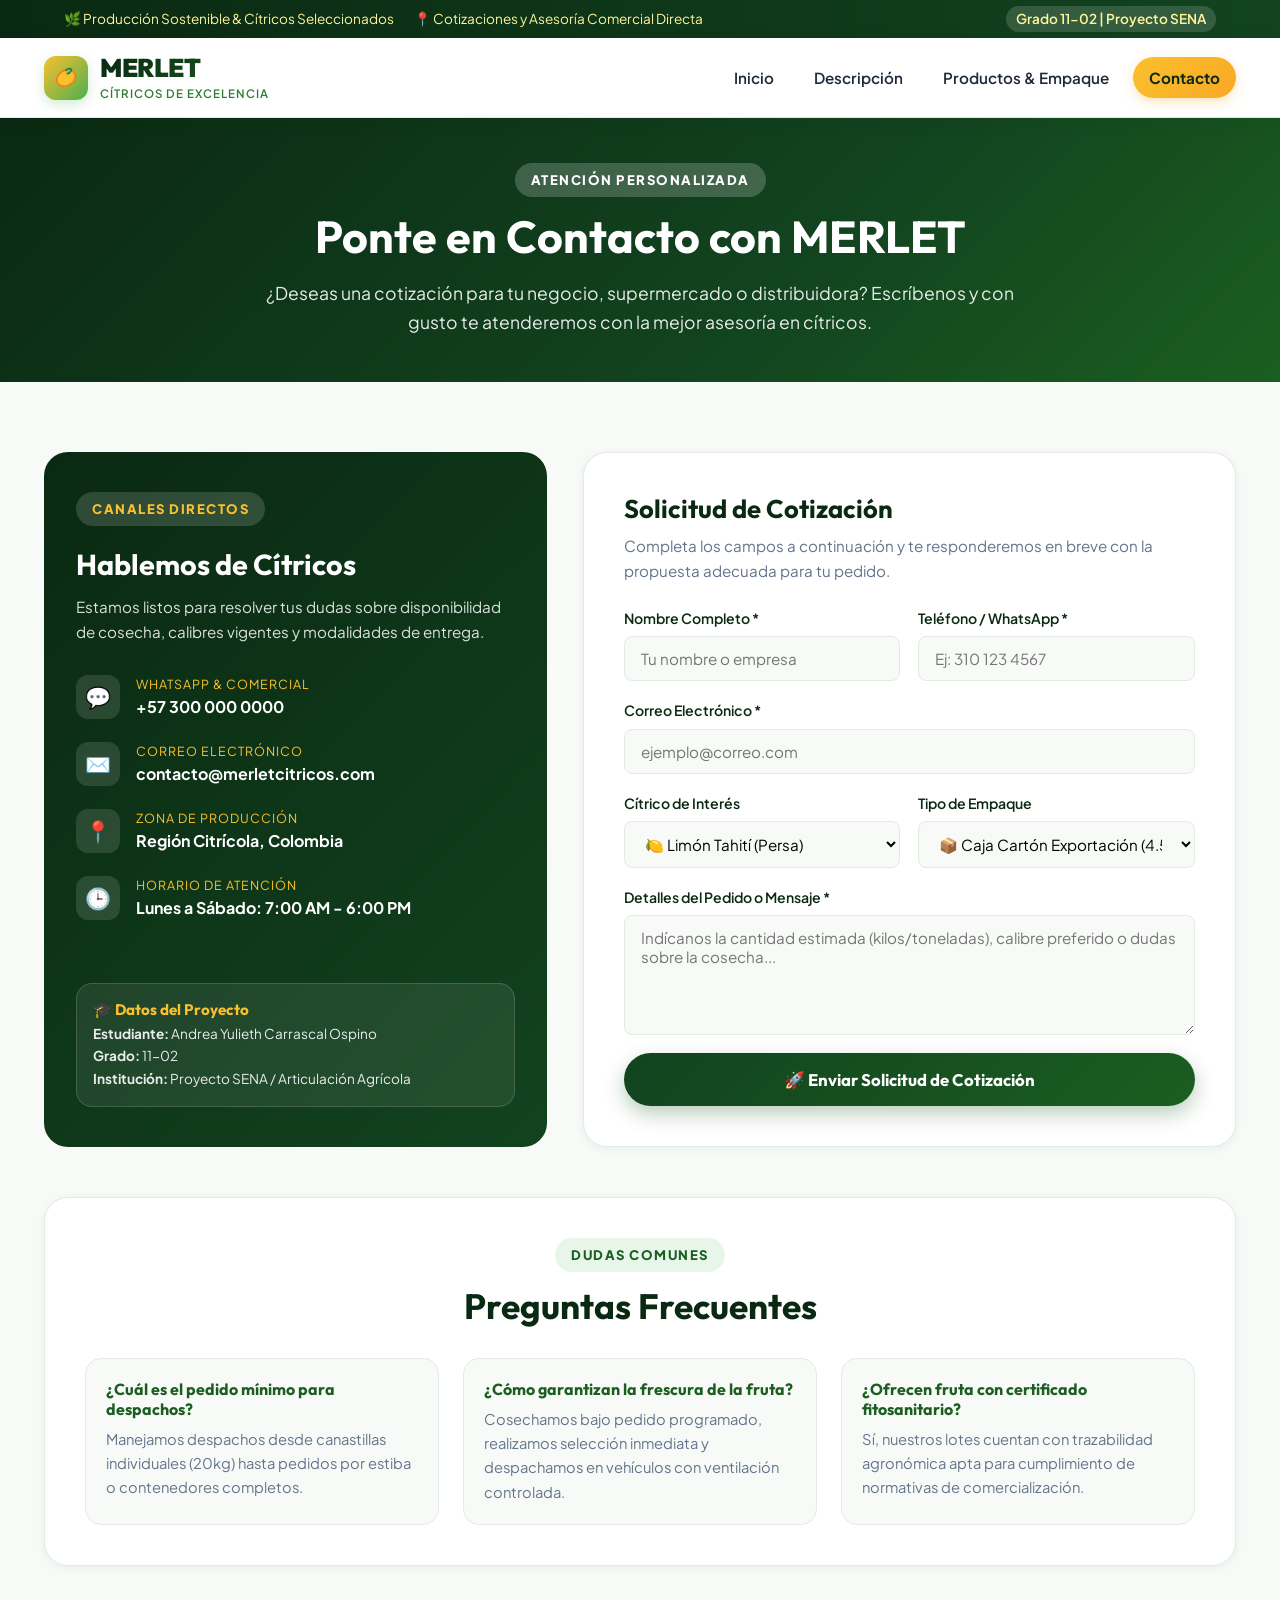
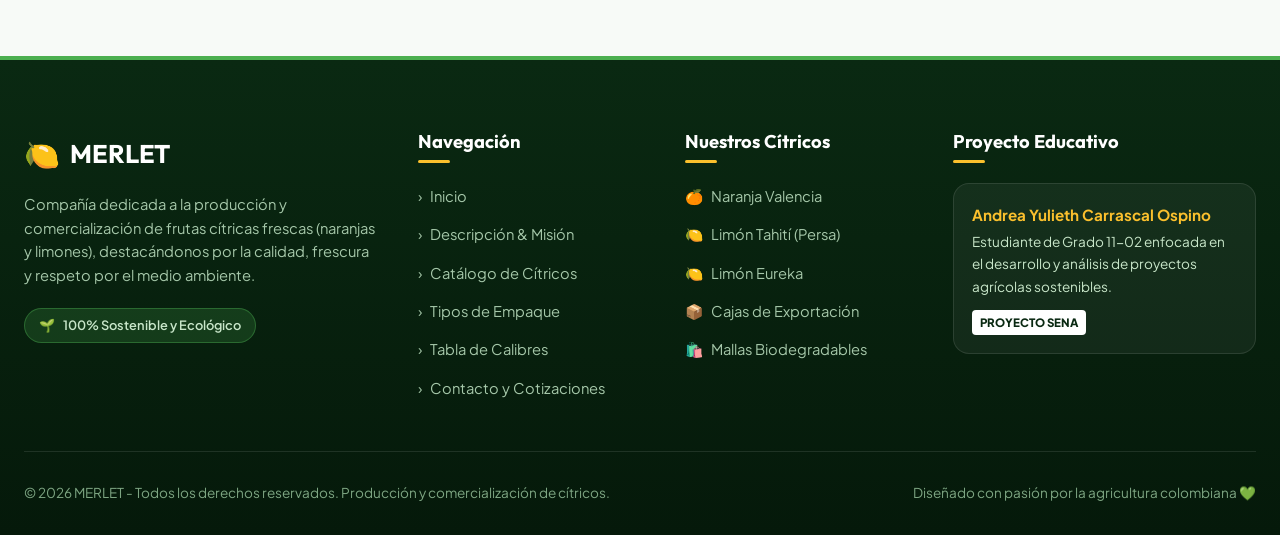
==== Contacto.html @ 1acae63f "Add files via upload La pagina es creada con el propocito de dar información sobre la empresa merlet" ====
<!DOCTYPE html>
<html lang="es">
<head>
    <meta charset="UTF-8">
    <meta name="viewport" content="width=device-width, initial-scale=1.0">
    <title>Contacto y Cotizaciones | MERLET Cítricos</title>
    <meta name="description" content="Contáctanos para cotizaciones de cítricos frescos (limones y naranjas) al por mayor, pedidos y asesoría personalizada de MERLET.">
    <link rel="stylesheet" href="css/estilos.css">
</head>

<body>

    <!-- BARRA SUPERIOR -->
    <div class="top-bar">
        <div class="top-bar-info">
            <span>🌿 Producción Sostenible & Cítricos Seleccionados</span>
            <span>📍 Cotizaciones y Asesoría Comercial Directa</span>
        </div>
        <span class="top-bar-badge">Grado 11-02 | Proyecto SENA</span>
    </div>

    <!-- NAVEGACIÓN PRINCIPAL -->
    <header class="navbar">
        <div class="nav-container">
            <a href="index.html" class="brand-logo">
                <div class="brand-icon-wrapper">
                    <svg width="26" height="26" viewBox="0 0 24 24" fill="none">
                        <ellipse cx="12" cy="12" rx="9" ry="7" transform="rotate(-30 12 12)" fill="#fbc02d" stroke="#f57f17" stroke-width="1.5"/>
                        <path d="M12 5C13 3 16 3 17 4C17 6 15 8 13 8" stroke="#2e7d32" stroke-width="1.5" stroke-linecap="round" fill="#81c784"/>
                    </svg>
                </div>
                <div class="brand-text">
                    <h1>MERLET</h1>
                    <span>Cítricos de Excelencia</span>
                </div>
            </a>

            <nav class="nav-links">
                <a href="index.html">Inicio</a>
                <a href="Descripcion.html">Descripción</a>
                <a href="Productos.html">Productos & Empaque</a>
                <a href="Contacto.html" class="active nav-cta">Contacto</a>
            </nav>
        </div>
    </header>

    <!-- BANNER DE ENCABEZADO -->
    <section class="info-banner" style="border-radius: 0; margin-bottom: 30px; padding: 45px 24px;">
        <div style="max-width: 1240px; margin: 0 auto; text-align: center;">
            <span class="section-tag" style="background: rgba(255,255,255,0.2); color: #ffffff; margin-bottom: 12px;">Atención Personalizada</span>
            <h1 style="color: #ffffff; font-size: 2.8rem; margin-bottom: 14px;">Ponte en Contacto con MERLET</h1>
            <p style="color: rgba(255,255,255,0.9); font-size: 1.1rem; margin: 0 auto; max-width: 750px;">
                ¿Deseas una cotización para tu negocio, supermercado o distribuidora? Escríbenos y con gusto te atenderemos con la mejor asesoría en cítricos.
            </p>
        </div>
    </section>

    <!-- CONTENIDO PRINCIPAL -->
    <main>

        <!-- WRAPPER DE CONTACTO (INFO + FORMULARIO) -->
        <div class="contact-wrapper">
            
            <!-- TARJETA LATERAL DE INFORMACIÓN DE CANALES -->
            <div class="contact-info-card">
                <div>
                    <span class="section-tag" style="background: rgba(255,255,255,0.15); color: var(--citrus-lemon);">Canales Directos</span>
                    <h3 style="margin-top: 8px;">Hablemos de Cítricos</h3>
                    <p>
                        Estamos listos para resolver tus dudas sobre disponibilidad de cosecha, calibres vigentes y modalidades de entrega.
                    </p>

                    <div class="contact-channel-list">
                        <div class="channel-item">
                            <div class="channel-icon">💬</div>
                            <div class="channel-details">
                                <span>WhatsApp & Comercial</span>
                                <strong>+57 300 000 0000</strong>
                            </div>
                        </div>

                        <div class="channel-item">
                            <div class="channel-icon">✉️</div>
                            <div class="channel-details">
                                <span>Correo Electrónico</span>
                                <strong>contacto@merletcitricos.com</strong>
                            </div>
                        </div>

                        <div class="channel-item">
                            <div class="channel-icon">📍</div>
                            <div class="channel-details">
                                <span>Zona de Producción</span>
                                <strong>Región Citrícola, Colombia</strong>
                            </div>
                        </div>

                        <div class="channel-item">
                            <div class="channel-icon">🕒</div>
                            <div class="channel-details">
                                <span>Horario de Atención</span>
                                <strong>Lunes a Sábado: 7:00 AM - 6:00 PM</strong>
                            </div>
                        </div>
                    </div>
                </div>

                <!-- FICHA DEL ESTUDIANTE / AUTORÍA -->
                <div class="project-author-box">
                    <h4>🎓 Datos del Proyecto</h4>
                    <p><strong>Estudiante:</strong> Andrea Yulieth Carrascal Ospino</p>
                    <p><strong>Grado:</strong> 11-02</p>
                    <p><strong>Institución:</strong> Proyecto SENA / Articulación Agrícola</p>
                </div>
            </div>

            <!-- FORMULARIO DE COTIZACIÓN Y CONTACTO -->
            <div class="contact-form-card">
                <h3>Solicitud de Cotización</h3>
                <p>Completa los campos a continuación y te responderemos en breve con la propuesta adecuada para tu pedido.</p>

                <form id="contactForm" onsubmit="handleContactSubmit(event)">
                    <div class="form-grid">
                        
                        <div class="form-group">
                            <label for="nombre">Nombre Completo *</label>
                            <input type="text" id="nombre" class="form-control" placeholder="Tu nombre o empresa" required>
                        </div>

                        <div class="form-group">
                            <label for="telefono">Teléfono / WhatsApp *</label>
                            <input type="tel" id="telefono" class="form-control" placeholder="Ej: 310 123 4567" required>
                        </div>

                        <div class="form-group full-width">
                            <label for="email">Correo Electrónico *</label>
                            <input type="email" id="email" class="form-control" placeholder="ejemplo@correo.com" required>
                        </div>

                        <div class="form-group">
                            <label for="producto">Cítrico de Interés</label>
                            <select id="producto" class="form-control">
                                <option value="tahiti">🍋 Limón Tahití (Persa)</option>
                                <option value="eureka">🍋 Limón Eureka (Amarillo)</option>
                                <option value="valencia">🍊 Naranja Valencia</option>
                                <option value="criolla">🍊 Naranja Criolla</option>
                                <option value="mixto">🍊🍋 Pedido Mixto</option>
                            </select>
                        </div>

                        <div class="form-group">
                            <label for="empaqueSelect">Tipo de Empaque</label>
                            <select id="empaqueSelect" class="form-control">
                                <option value="caja-export">📦 Caja Cartón Exportación (4.5kg / 18kg)</option>
                                <option value="malla">🛍️ Malla Retail (1kg / 2kg / 3kg)</option>
                                <option value="canastilla">🧺 Canastilla Plástica (20kg)</option>
                                <option value="granel">🚛 A granel / Por tonelada</option>
                            </select>
                        </div>

                        <div class="form-group full-width">
                            <label for="mensaje">Detalles del Pedido o Mensaje *</label>
                            <textarea id="mensaje" class="form-control" placeholder="Indícanos la cantidad estimada (kilos/toneladas), calibre preferido o dudas sobre la cosecha..." required></textarea>
                        </div>

                        <div class="form-group full-width">
                            <button type="submit" class="btn btn-primary" style="width: 100%; font-size: 1.05rem; padding: 16px;">
                                <span>🚀 Enviar Solicitud de Cotización</span>
                            </button>
                        </div>

                    </div>
                </form>

                <!-- MENSAJE DE CONFIRMACIÓN DINÁMICO -->
                <div id="formSuccessMessage" style="display: none; margin-top: 20px; padding: 16px 20px; background: #e8f5e9; border: 1.5px solid #4caf50; border-radius: var(--radius-sm); color: #1b5e20;">
                    <strong>✅ ¡Solicitud enviada con éxito!</strong>
                    <p style="margin: 4px 0 0; font-size: 0.92rem;">Gracias por contactar a <strong>MERLET</strong>. Nos comunicaremos contigo a la mayor brevedad.</p>
                </div>
            </div>

        </div>

        <!-- SECCIÓN DE PREGUNTAS FRECUENTES (FAQ) -->
        <section style="background: #ffffff; border-radius: var(--radius-lg); border: 1px solid var(--border-color); padding: 40px; margin-bottom: 50px; box-shadow: var(--shadow-sm);">
            <div class="section-header" style="margin-bottom: 30px;">
                <span class="section-tag">Dudas Comunes</span>
                <h2 class="section-title">Preguntas Frecuentes</h2>
            </div>

            <div style="display: grid; grid-template-columns: repeat(auto-fit, minmax(300px, 1fr)); gap: 24px;">
                <div style="background: var(--bg-main); padding: 20px; border-radius: var(--radius-md); border: 1px solid var(--border-color);">
                    <h4 style="color: var(--green-primary); margin-bottom: 8px;">¿Cuál es el pedido mínimo para despachos?</h4>
                    <p style="font-size: 0.92rem; color: var(--text-muted);">Manejamos despachos desde canastillas individuales (20kg) hasta pedidos por estiba o contenedores completos.</p>
                </div>

                <div style="background: var(--bg-main); padding: 20px; border-radius: var(--radius-md); border: 1px solid var(--border-color);">
                    <h4 style="color: var(--green-primary); margin-bottom: 8px;">¿Cómo garantizan la frescura de la fruta?</h4>
                    <p style="font-size: 0.92rem; color: var(--text-muted);">Cosechamos bajo pedido programado, realizamos selección inmediata y despachamos en vehículos con ventilación controlada.</p>
                </div>

                <div style="background: var(--bg-main); padding: 20px; border-radius: var(--radius-md); border: 1px solid var(--border-color);">
                    <h4 style="color: var(--green-primary); margin-bottom: 8px;">¿Ofrecen fruta con certificado fitosanitario?</h4>
                    <p style="font-size: 0.92rem; color: var(--text-muted);">Sí, nuestros lotes cuentan con trazabilidad agronómica apta para cumplimiento de normativas de comercialización.</p>
                </div>
            </div>
        </section>

    </main>

    <!-- FOOTER MODERNO -->
    <footer class="modern-footer">
        <div class="footer-container">
            
            <div class="footer-col footer-about">
                <div style="display: flex; align-items: center; gap: 10px; margin-bottom: 8px;">
                    <span style="font-size: 1.8rem;">🍋</span>
                    <h3 style="color: #ffffff; font-size: 1.6rem; margin: 0;">MERLET</h3>
                </div>
                <p>
                    Compañía dedicada a la producción y comercialización de frutas cítricas frescas (naranjas y limones), destacándonos por la calidad, frescura y respeto por el medio ambiente.
                </p>
                <div class="footer-eco-badge">
                    <span>🌱</span>
                    <span>100% Sostenible y Ecológico</span>
                </div>
            </div>

            <div class="footer-col">
                <h4>Navegación</h4>
                <ul class="footer-links-list">
                    <li><a href="index.html"><span>›</span> Inicio</a></li>
                    <li><a href="Descripcion.html"><span>›</span> Descripción & Misión</a></li>
                    <li><a href="Productos.html"><span>›</span> Catálogo de Cítricos</a></li>
                    <li><a href="Productos.html#empaque"><span>›</span> Tipos de Empaque</a></li>
                    <li><a href="Productos.html#calibres"><span>›</span> Tabla de Calibres</a></li>
                    <li><a href="Contacto.html"><span>›</span> Contacto y Cotizaciones</a></li>
                </ul>
            </div>

            <div class="footer-col">
                <h4>Nuestros Cítricos</h4>
                <ul class="footer-links-list">
                    <li><a href="Productos.html#naranjas"><span>🍊</span> Naranja Valencia</a></li>
                    <li><a href="Productos.html#limones"><span>🍋</span> Limón Tahití (Persa)</a></li>
                    <li><a href="Productos.html#limones"><span>🍋</span> Limón Eureka</a></li>
                    <li><a href="Productos.html#empaque"><span>📦</span> Cajas de Exportación</a></li>
                    <li><a href="Productos.html#empaque"><span>🛍️</span> Mallas Biodegradables</a></li>
                </ul>
            </div>

            <div class="footer-col">
                <h4>Proyecto Educativo</h4>
                <div class="footer-student-box">
                    <strong>Andrea Yulieth Carrascal Ospino</strong>
                    <p>Estudiante de Grado 11-02 enfocada en el desarrollo y análisis de proyectos agrícolas sostenibles.</p>
                    <span class="footer-tag-sena">Proyecto SENA</span>
                </div>
            </div>

        </div>

        <div class="footer-bottom">
            <p>© 2026 MERLET - Todos los derechos reservados. Producción y comercialización de cítricos.</p>
            <p>Diseñado con pasión por la agricultura colombiana 💚</p>
        </div>
    </footer>

    <!-- SCRIPT DE INTERACCIÓN DEL FORMULARIO -->
    <script>
        function handleContactSubmit(event) {
            event.preventDefault();
            const successBox = document.getElementById('formSuccessMessage');
            successBox.style.display = 'block';
            document.getElementById('contactForm').reset();
            setTimeout(() => {
                successBox.scrollIntoView({ behavior: 'smooth', block: 'center' });
            }, 100);
        }

        // Selección automática de producto si viene por URL
        window.addEventListener('DOMContentLoaded', () => {
            const urlParams = new URLSearchParams(window.location.search);
            const prod = urlParams.get('prod');
            if (prod) {
                const selectElem = document.getElementById('producto');
                if (prod.includes('tahiti')) selectElem.value = 'tahiti';
                else if (prod.includes('eureka')) selectElem.value = 'eureka';
                else if (prod.includes('valencia')) selectElem.value = 'valencia';
                else if (prod.includes('criolla')) selectElem.value = 'criolla';
            }
        });
    </script>

</body>
</html>
---- css/estilos.css ----
/* ==========================================================
   MERLET - PRODUCCIÓN Y COMERCIALIZACIÓN DE CÍTRICOS
   Estilos Globales, Animaciones Modernas y Diseño Responsivo
   ========================================================== */

/* IMPORTACIÓN DE FUENTES MODERNAS */
@import url('https://fonts.googleapis.com/css2?family=Plus+Jakarta+Sans:wght@300;400;500;600;700;800&family=Outfit:wght@400;500;600;700;800;900&display=swap');

:root {
    /* Paleta Verde MERLET */
    --green-darkest: #0a2912;
    --green-dark: #12431f;
    --green-primary: #1b5e20;
    --green-medium: #2e7d32;
    --green-light: #4caf50;
    --green-lime: #81c784;
    --green-pale: #e8f5e9;
    --green-mint: #f1f8f3;

    /* Acentos Cítricos */
    --citrus-lemon: #fbc02d;
    --citrus-lemon-light: #fff59d;
    --citrus-orange: #f57c00;
    --citrus-orange-light: #ffe082;
    
    /* Neutros y Superficies */
    --bg-main: #f7faf7;
    --bg-card: #ffffff;
    --text-main: #1e293b;
    --text-muted: #64748b;
    --text-light: #94a3b8;
    --border-color: #e2ece3;
    
    /* Sombras y Elevaciones */
    --shadow-sm: 0 2px 8px rgba(18, 67, 31, 0.06);
    --shadow-md: 0 8px 24px rgba(18, 67, 31, 0.08);
    --shadow-lg: 0 16px 36px rgba(18, 67, 31, 0.12);
    --shadow-lemon: 0 20px 40px rgba(251, 192, 45, 0.25);
    
    /* Transiciones */
    --transition-fast: 0.2s ease;
    --transition-normal: 0.35s cubic-bezier(0.4, 0, 0.2, 1);
    --transition-bounce: 0.5s cubic-bezier(0.34, 1.56, 0.64, 1);
    
    /* Bordes */
    --radius-sm: 8px;
    --radius-md: 16px;
    --radius-lg: 24px;
    --radius-full: 9999px;
}

/* RESET GENERAL */
*, *::before, *::after {
    margin: 0;
    padding: 0;
    box-sizing: border-box;
}

html {
    scroll-behavior: smooth;
}

body {
    font-family: 'Plus Jakarta Sans', -apple-system, BlinkMacSystemFont, 'Segoe UI', Roboto, sans-serif;
    background-color: var(--bg-main);
    color: var(--text-main);
    line-height: 1.65;
    overflow-x: hidden;
    min-height: 100vh;
    display: flex;
    flex-direction: column;
}

/* TIPOGRAFÍAS */
h1, h2, h3, h4, .brand-title {
    font-family: 'Outfit', sans-serif;
    color: var(--green-darkest);
    line-height: 1.25;
    font-weight: 700;
}

/* ==========================================================
   BARRA DE NAVEGACIÓN MODERNA (STICKY & BLUR)
   ========================================================== */
.top-bar {
    background: linear-gradient(90deg, var(--green-darkest) 0%, var(--green-dark) 100%);
    color: var(--citrus-lemon-light);
    font-size: 0.85rem;
    padding: 6px 5%;
    display: flex;
    justify-content: space-between;
    align-items: center;
}

.top-bar-info {
    display: flex;
    gap: 20px;
}

.top-bar-badge {
    background: rgba(255, 255, 255, 0.15);
    padding: 2px 10px;
    border-radius: var(--radius-full);
    font-weight: 600;
}

header.navbar {
    position: sticky;
    top: 0;
    z-index: 1000;
    background: rgba(255, 255, 255, 0.94);
    backdrop-filter: blur(12px);
    -webkit-backdrop-filter: blur(12px);
    border-bottom: 1px solid var(--border-color);
    box-shadow: 0 4px 20px rgba(0, 0, 0, 0.04);
    transition: var(--transition-normal);
}

.nav-container {
    max-width: 1240px;
    margin: 0 auto;
    padding: 14px 24px;
    display: flex;
    justify-content: space-between;
    align-items: center;
}

.brand-logo {
    display: flex;
    align-items: center;
    gap: 12px;
    text-decoration: none;
}

.brand-icon-wrapper {
    width: 44px;
    height: 44px;
    background: linear-gradient(135deg, var(--citrus-lemon) 0%, var(--green-light) 100%);
    border-radius: 12px;
    display: flex;
    align-items: center;
    justify-content: center;
    font-size: 1.5rem;
    box-shadow: 0 4px 12px rgba(76, 175, 80, 0.25);
    transition: var(--transition-bounce);
}

.brand-logo:hover .brand-icon-wrapper {
    transform: rotate(15deg) scale(1.08);
}

.brand-text h1 {
    font-size: 1.6rem;
    font-weight: 900;
    letter-spacing: -0.5px;
    background: linear-gradient(135deg, var(--green-darkest) 0%, var(--green-primary) 100%);
    -webkit-background-clip: text;
    -webkit-text-fill-color: transparent;
    margin: 0;
}

.brand-text span {
    font-size: 0.72rem;
    text-transform: uppercase;
    letter-spacing: 1px;
    color: var(--green-medium);
    font-weight: 600;
    display: block;
}

nav.nav-links {
    display: flex;
    align-items: center;
    gap: 8px;
}

nav.nav-links a {
    color: var(--text-main);
    text-decoration: none;
    font-weight: 600;
    font-size: 0.95rem;
    padding: 8px 16px;
    border-radius: var(--radius-full);
    transition: var(--transition-normal);
    position: relative;
}

nav.nav-links a:hover {
    color: var(--green-primary);
    background-color: var(--green-pale);
}

nav.nav-links a.active {
    color: #ffffff;
    background: linear-gradient(135deg, var(--green-medium) 0%, var(--green-primary) 100%);
    box-shadow: 0 4px 12px rgba(46, 125, 50, 0.25);
}

.nav-cta {
    background: linear-gradient(135deg, var(--citrus-lemon) 0%, #f9a825 100%) !important;
    color: var(--green-darkest) !important;
    font-weight: 700 !important;
    box-shadow: 0 4px 12px rgba(249, 168, 37, 0.3) !important;
}

.nav-cta:hover {
    transform: translateY(-2px);
    box-shadow: 0 6px 16px rgba(249, 168, 37, 0.4) !important;
}

/* ==========================================================
   HERO SECTION IMPACTANTE (LIMÓN LLAMATIVO & ANIMACIONES)
   ========================================================== */
.hero-citrus {
    position: relative;
    background: radial-gradient(circle at 75% 30%, #e8f5e9 0%, #f1f8f3 45%, #ffffff 100%);
    padding: 70px 24px 90px;
    overflow: hidden;
    border-bottom: 1px solid var(--border-color);
}

.hero-citrus::before {
    content: '';
    position: absolute;
    top: -10%;
    right: -5%;
    width: 500px;
    height: 500px;
    background: radial-gradient(circle, rgba(251, 192, 45, 0.15) 0%, rgba(129, 199, 132, 0.05) 70%, transparent 100%);
    border-radius: 50%;
    filter: blur(40px);
    z-index: 1;
    pointer-events: none;
}

.hero-citrus::after {
    content: '';
    position: absolute;
    bottom: -10%;
    left: -5%;
    width: 400px;
    height: 400px;
    background: radial-gradient(circle, rgba(76, 175, 80, 0.12) 0%, transparent 70%);
    border-radius: 50%;
    filter: blur(50px);
    z-index: 1;
    pointer-events: none;
}

.hero-container {
    max-width: 1240px;
    margin: 0 auto;
    display: grid;
    grid-template-columns: 1.15fr 0.85fr;
    align-items: center;
    gap: 48px;
    position: relative;
    z-index: 2;
}

.hero-badge {
    display: inline-flex;
    align-items: center;
    gap: 8px;
    background: #ffffff;
    border: 1px solid var(--green-lime);
    color: var(--green-primary);
    padding: 6px 16px;
    border-radius: var(--radius-full);
    font-size: 0.88rem;
    font-weight: 700;
    margin-bottom: 20px;
    box-shadow: var(--shadow-sm);
    animation: fadeInUp 0.8s ease-out;
}

.hero-badge .pulse-dot {
    width: 8px;
    height: 8px;
    background: var(--green-light);
    border-radius: 50%;
    box-shadow: 0 0 0 0 rgba(76, 175, 80, 0.7);
    animation: pulseGlow 1.8s infinite;
}

.hero-content h1 {
    font-size: 3.2rem;
    font-weight: 900;
    letter-spacing: -1px;
    margin-bottom: 20px;
    animation: fadeInUp 0.9s ease-out;
}

.hero-content h1 .highlight {
    background: linear-gradient(135deg, var(--green-primary) 0%, var(--green-light) 60%, var(--citrus-lemon) 100%);
    -webkit-background-clip: text;
    -webkit-text-fill-color: transparent;
}

.hero-description {
    font-size: 1.12rem;
    color: var(--text-muted);
    margin-bottom: 32px;
    max-width: 540px;
    animation: fadeInUp 1s ease-out;
}

.hero-actions {
    display: flex;
    flex-wrap: wrap;
    gap: 16px;
    margin-bottom: 40px;
    animation: fadeInUp 1.1s ease-out;
}

.btn {
    display: inline-flex;
    align-items: center;
    justify-content: center;
    gap: 10px;
    padding: 14px 28px;
    border-radius: var(--radius-full);
    font-family: 'Outfit', sans-serif;
    font-size: 1rem;
    font-weight: 700;
    text-decoration: none;
    cursor: pointer;
    transition: var(--transition-normal);
    border: none;
}

.btn-primary {
    background: linear-gradient(135deg, var(--green-dark) 0%, var(--green-primary) 100%);
    color: #ffffff;
    box-shadow: 0 8px 20px rgba(27, 94, 32, 0.3);
}

.btn-primary:hover {
    background: linear-gradient(135deg, var(--green-primary) 0%, var(--green-medium) 100%);
    transform: translateY(-3px);
    box-shadow: 0 12px 24px rgba(27, 94, 32, 0.35);
}

.btn-secondary {
    background: #ffffff;
    color: var(--green-darkest);
    border: 2px solid var(--border-color);
    box-shadow: var(--shadow-sm);
}

.btn-secondary:hover {
    border-color: var(--green-light);
    color: var(--green-primary);
    background: var(--green-pale);
    transform: translateY(-3px);
}

.hero-stats {
    display: flex;
    gap: 32px;
    padding-top: 24px;
    border-top: 1px solid rgba(0, 0, 0, 0.06);
    animation: fadeInUp 1.2s ease-out;
}

.stat-item h3 {
    font-size: 1.8rem;
    font-weight: 800;
    color: var(--green-primary);
}

.stat-item p {
    font-size: 0.85rem;
    color: var(--text-muted);
    font-weight: 500;
}

/* ==========================================================
   ILUSTRACIÓN DINÁMICA DEL LIMÓN HERO (ANIMACIÓN 3D / FLOTANTE)
   ========================================================== */
.hero-visual {
    display: flex;
    justify-content: center;
    align-items: center;
    position: relative;
    animation: fadeIn 1.2s ease;
}

.citrus-showcase {
    position: relative;
    width: 380px;
    height: 380px;
    display: flex;
    align-items: center;
    justify-content: center;
}

.lemon-circle-glow {
    position: absolute;
    width: 320px;
    height: 320px;
    border-radius: 50%;
    background: radial-gradient(circle, rgba(251, 192, 45, 0.25) 0%, rgba(129, 199, 132, 0.15) 50%, transparent 75%);
    animation: rotateAura 18s linear infinite;
}

.lemon-orbit-ring {
    position: absolute;
    width: 360px;
    height: 360px;
    border: 2px dashed rgba(76, 175, 80, 0.3);
    border-radius: 50%;
    animation: rotateRing 25s linear infinite reverse;
}

/* EL LIMÓN PRINCIPAL ANIMADO */
.lemon-hero-art {
    position: relative;
    width: 270px;
    height: 270px;
    animation: floatLemon 4.5s ease-in-out infinite;
    filter: drop-shadow(0 20px 30px rgba(18, 67, 31, 0.2));
    z-index: 3;
    transition: transform 0.4s cubic-bezier(0.175, 0.885, 0.32, 1.275);
}

.lemon-hero-art:hover {
    transform: scale(1.08) rotate(6deg);
}

/* ELEMENTOS FLOTANTES ALREDEDOR */
.floating-element {
    position: absolute;
    z-index: 4;
    pointer-events: none;
}

.float-leaf-1 {
    top: 15px;
    left: 20px;
    animation: floatParticle 5s ease-in-out infinite;
}

.float-leaf-2 {
    bottom: 25px;
    right: 25px;
    animation: floatParticle 6s ease-in-out infinite reverse 1s;
}

.float-drop-1 {
    top: 45px;
    right: 25px;
    animation: floatParticle 4s ease-in-out infinite 0.5s;
}

.float-drop-2 {
    bottom: 50px;
    left: 35px;
    animation: floatParticle 4.5s ease-in-out infinite 1.5s;
}

.floating-badge {
    position: absolute;
    bottom: 5px;
    left: -10px;
    background: #ffffff;
    padding: 10px 18px;
    border-radius: var(--radius-md);
    box-shadow: var(--shadow-md);
    border: 1px solid var(--border-color);
    display: flex;
    align-items: center;
    gap: 12px;
    z-index: 5;
    animation: floatParticle 4.5s ease-in-out infinite 0.8s;
}

.floating-badge-icon {
    width: 38px;
    height: 38px;
    border-radius: 50%;
    background: var(--green-pale);
    display: flex;
    align-items: center;
    justify-content: center;
    color: var(--green-primary);
    font-size: 1.2rem;
}

.floating-badge-text strong {
    display: block;
    font-size: 0.88rem;
    color: var(--green-darkest);
}

.floating-badge-text span {
    font-size: 0.74rem;
    color: var(--text-muted);
}

/* ==========================================================
   ESTRUCTURA DE CONTENIDO PRINCIPAL (MAIN Y SECCIONES)
   ========================================================== */
main {
    flex: 1;
    width: 100%;
    max-width: 1240px;
    margin: 0 auto;
    padding: 40px 24px;
}

.section-header {
    text-align: center;
    max-width: 720px;
    margin: 0 auto 48px;
}

.section-tag {
    display: inline-block;
    color: var(--green-primary);
    background-color: var(--green-pale);
    font-size: 0.82rem;
    font-weight: 800;
    text-transform: uppercase;
    letter-spacing: 1.5px;
    padding: 6px 16px;
    border-radius: var(--radius-full);
    margin-bottom: 12px;
}

.section-title {
    font-size: 2.2rem;
    margin-bottom: 14px;
}

.section-subtitle {
    color: var(--text-muted);
    font-size: 1.05rem;
}

/* ==========================================================
   TARJETAS DE BENEFICIOS / VALORES (GRID MODERNO)
   ========================================================== */
.features-grid {
    display: grid;
    grid-template-columns: repeat(auto-fit, minmax(260px, 1fr));
    gap: 24px;
    margin-bottom: 60px;
}

.feature-card {
    background: var(--bg-card);
    padding: 32px 24px;
    border-radius: var(--radius-md);
    border: 1px solid var(--border-color);
    box-shadow: var(--shadow-sm);
    transition: var(--transition-normal);
    position: relative;
    overflow: hidden;
}

.feature-card::before {
    content: '';
    position: absolute;
    top: 0;
    left: 0;
    width: 100%;
    height: 4px;
    background: linear-gradient(90deg, var(--green-light) 0%, var(--citrus-lemon) 100%);
    opacity: 0;
    transition: var(--transition-normal);
}

.feature-card:hover {
    transform: translateY(-6px);
    box-shadow: var(--shadow-lg);
    border-color: var(--green-lime);
}

.feature-card:hover::before {
    opacity: 1;
}

.feature-icon-box {
    width: 56px;
    height: 56px;
    border-radius: 14px;
    background: var(--green-pale);
    color: var(--green-primary);
    display: flex;
    align-items: center;
    justify-content: center;
    font-size: 1.7rem;
    margin-bottom: 20px;
    transition: var(--transition-bounce);
}

.feature-card:hover .feature-icon-box {
    background: var(--green-primary);
    color: #ffffff;
    transform: scale(1.1);
}

.feature-card h3 {
    font-size: 1.25rem;
    margin-bottom: 10px;
}

.feature-card p {
    color: var(--text-muted);
    font-size: 0.95rem;
}

/* ==========================================================
   SECCIÓN DE PRODUCTOS (IMÁGENES, DESCRIPCIONES, EMPAQUE, CALIBRES)
   ========================================================== */
.products-grid {
    display: grid;
    grid-template-columns: repeat(auto-fit, minmax(320px, 1fr));
    gap: 32px;
    margin-bottom: 60px;
}

.product-card {
    background: var(--bg-card);
    border-radius: var(--radius-lg);
    border: 1px solid var(--border-color);
    box-shadow: var(--shadow-sm);
    overflow: hidden;
    transition: var(--transition-normal);
    display: flex;
    flex-direction: column;
}

.product-card:hover {
    transform: translateY(-8px);
    box-shadow: var(--shadow-lg);
    border-color: var(--green-light);
}

.product-img-wrapper {
    position: relative;
    width: 100%;
    height: 240px;
    background: linear-gradient(135deg, #e8f5e9 0%, #c8e6c9 100%);
    overflow: hidden;
    display: flex;
    align-items: center;
    justify-content: center;
}

.product-img-wrapper img {
    width: 100%;
    height: 100%;
    object-fit: cover;
    transition: transform 0.5s ease;
}

.product-card:hover .product-img-wrapper img {
    transform: scale(1.08);
}

.product-placeholder-svg {
    width: 100%;
    height: 100%;
    display: flex;
    align-items: center;
    justify-content: center;
    flex-direction: column;
    padding: 20px;
    text-align: center;
    background: linear-gradient(135deg, rgba(232, 245, 233, 0.8) 0%, rgba(200, 230, 201, 0.9) 100%);
}

.product-badge {
    position: absolute;
    top: 16px;
    left: 16px;
    background: rgba(255, 255, 255, 0.92);
    backdrop-filter: blur(6px);
    color: var(--green-darkest);
    font-size: 0.75rem;
    font-weight: 800;
    text-transform: uppercase;
    letter-spacing: 0.5px;
    padding: 4px 12px;
    border-radius: var(--radius-full);
    box-shadow: 0 2px 8px rgba(0, 0, 0, 0.1);
}

.product-category-tag {
    position: absolute;
    top: 16px;
    right: 16px;
    background: var(--green-darkest);
    color: #ffffff;
    font-size: 0.72rem;
    font-weight: 700;
    padding: 4px 10px;
    border-radius: var(--radius-sm);
}

.product-body {
    padding: 24px;
    flex: 1;
    display: flex;
    flex-direction: column;
}

.product-body h3 {
    font-size: 1.4rem;
    margin-bottom: 8px;
    display: flex;
    align-items: center;
    gap: 8px;
}

.product-scientific {
    font-style: italic;
    color: var(--green-medium);
    font-size: 0.85rem;
    margin-bottom: 12px;
    display: block;
}

.product-body p {
    color: var(--text-muted);
    font-size: 0.95rem;
    margin-bottom: 18px;
    flex: 1;
}

.product-spec-list {
    list-style: none;
    background: var(--green-mint);
    padding: 14px 16px;
    border-radius: var(--radius-sm);
    margin-bottom: 20px;
    display: flex;
    flex-direction: column;
    gap: 8px;
}

.product-spec-list li {
    font-size: 0.85rem;
    color: var(--green-darkest);
    display: flex;
    justify-content: space-between;
}

.product-spec-list li strong {
    color: var(--text-muted);
    font-weight: 500;
}

/* ==========================================================
   SECCIÓN DE EMPACADO Y PRESENTACIÓN (PACKAGING)
   ========================================================== */
.packaging-section {
    background: #ffffff;
    border-radius: var(--radius-lg);
    border: 1px solid var(--border-color);
    padding: 40px;
    margin-bottom: 50px;
    box-shadow: var(--shadow-sm);
}

.packaging-grid {
    display: grid;
    grid-template-columns: repeat(auto-fit, minmax(280px, 1fr));
    gap: 24px;
    margin-top: 30px;
}

.pack-card {
    background: var(--bg-main);
    border: 1px solid var(--border-color);
    border-radius: var(--radius-md);
    padding: 24px;
    transition: var(--transition-normal);
    text-align: center;
}

.pack-card:hover {
    border-color: var(--green-light);
    transform: translateY(-4px);
    box-shadow: var(--shadow-md);
}

.pack-icon {
    width: 60px;
    height: 60px;
    border-radius: 50%;
    background: var(--green-pale);
    color: var(--green-primary);
    display: flex;
    align-items: center;
    justify-content: center;
    font-size: 1.8rem;
    margin: 0 auto 16px;
}

.pack-card h4 {
    font-size: 1.2rem;
    margin-bottom: 8px;
}

.pack-card p {
    font-size: 0.9rem;
    color: var(--text-muted);
    margin-bottom: 14px;
}

.pack-specs {
    display: inline-block;
    background: var(--green-primary);
    color: #ffffff;
    font-size: 0.78rem;
    font-weight: 700;
    padding: 4px 12px;
    border-radius: var(--radius-full);
}

/* ==========================================================
   SECCIÓN DE TAMAÑOS Y CALIBRES (SIZING TABLE)
   ========================================================== */
.calibers-section {
    background: #ffffff;
    border-radius: var(--radius-lg);
    border: 1px solid var(--border-color);
    padding: 40px;
    margin-bottom: 50px;
    box-shadow: var(--shadow-sm);
}

.table-responsive {
    overflow-x: auto;
    margin-top: 24px;
}

.caliber-table {
    width: 100%;
    border-collapse: collapse;
    text-align: left;
    font-size: 0.92rem;
}

.caliber-table th {
    background-color: var(--green-dark);
    color: #ffffff;
    padding: 14px 18px;
    font-family: 'Outfit', sans-serif;
    font-weight: 600;
    letter-spacing: 0.5px;
}

.caliber-table th:first-child {
    border-top-left-radius: var(--radius-sm);
}

.caliber-table th:last-child {
    border-top-right-radius: var(--radius-sm);
}

.caliber-table td {
    padding: 14px 18px;
    border-bottom: 1px solid var(--border-color);
    color: var(--text-main);
}

.caliber-table tbody tr:nth-child(even) {
    background-color: var(--green-mint);
}

.caliber-table tbody tr:hover {
    background-color: var(--green-pale);
}

.caliber-tag {
    display: inline-block;
    padding: 3px 10px;
    border-radius: var(--radius-full);
    font-weight: 700;
    font-size: 0.8rem;
}

.tag-export {
    background-color: #dcedc8;
    color: #33691e;
}

.tag-national {
    background-color: #fff9c4;
    color: #f57f17;
}

/* ==========================================================
   SECCIÓN INSTITUCIONAL / DESCRIPCIÓN & VALORES
   ========================================================== */
.info-banner {
    background: linear-gradient(135deg, var(--green-darkest) 0%, var(--green-dark) 60%, var(--green-primary) 100%);
    color: #ffffff;
    border-radius: var(--radius-lg);
    padding: 50px 40px;
    margin-bottom: 50px;
    position: relative;
    overflow: hidden;
}

.info-banner h2 {
    color: #ffffff;
    font-size: 2.2rem;
    margin-bottom: 16px;
}

.info-banner p {
    color: rgba(255, 255, 255, 0.9);
    font-size: 1.1rem;
    max-width: 800px;
}

.values-grid {
    display: grid;
    grid-template-columns: repeat(auto-fit, minmax(300px, 1fr));
    gap: 28px;
    margin-bottom: 50px;
}

.value-card {
    background: #ffffff;
    padding: 32px;
    border-radius: var(--radius-md);
    border: 1px solid var(--border-color);
    box-shadow: var(--shadow-sm);
}

.value-card h3 {
    display: flex;
    align-items: center;
    gap: 12px;
    font-size: 1.3rem;
    margin-bottom: 12px;
    color: var(--green-primary);
}

.process-timeline {
    display: grid;
    grid-template-columns: repeat(auto-fit, minmax(220px, 1fr));
    gap: 20px;
    margin: 40px 0;
}

.process-step {
    background: #ffffff;
    border-radius: var(--radius-md);
    padding: 24px;
    border: 1px solid var(--border-color);
    position: relative;
    text-align: center;
}

.step-number {
    width: 36px;
    height: 36px;
    background: var(--green-primary);
    color: #ffffff;
    font-weight: 800;
    border-radius: 50%;
    display: flex;
    align-items: center;
    justify-content: center;
    margin: 0 auto 12px;
}

.process-step h4 {
    font-size: 1.1rem;
    margin-bottom: 8px;
}

.process-step p {
    font-size: 0.85rem;
    color: var(--text-muted);
}

/* ==========================================================
   SECCIÓN DE CONTACTO Y FORMULARIO MODERNO
   ========================================================== */
.contact-wrapper {
    display: grid;
    grid-template-columns: 1fr 1.3fr;
    gap: 36px;
    margin-bottom: 50px;
}

.contact-info-card {
    background: linear-gradient(135deg, var(--green-darkest) 0%, var(--green-dark) 100%);
    color: #ffffff;
    border-radius: var(--radius-lg);
    padding: 40px 32px;
    display: flex;
    flex-direction: column;
    justify-content: space-between;
}

.contact-info-card h3 {
    color: #ffffff;
    font-size: 1.8rem;
    margin-bottom: 12px;
}

.contact-info-card p {
    color: rgba(255, 255, 255, 0.85);
    font-size: 0.95rem;
    margin-bottom: 30px;
}

.contact-channel-list {
    display: flex;
    flex-direction: column;
    gap: 20px;
    margin-bottom: 30px;
}

.channel-item {
    display: flex;
    align-items: center;
    gap: 16px;
}

.channel-icon {
    width: 44px;
    height: 44px;
    background: rgba(255, 255, 255, 0.12);
    border-radius: 12px;
    display: flex;
    align-items: center;
    justify-content: center;
    font-size: 1.3rem;
}

.channel-details span {
    font-size: 0.78rem;
    text-transform: uppercase;
    letter-spacing: 1px;
    color: var(--citrus-lemon);
    display: block;
}

.channel-details strong {
    font-size: 1rem;
    color: #ffffff;
}

.project-author-box {
    background: rgba(255, 255, 255, 0.08);
    border: 1px solid rgba(255, 255, 255, 0.15);
    border-radius: var(--radius-md);
    padding: 16px;
}

.project-author-box h4 {
    color: var(--citrus-lemon);
    font-size: 0.95rem;
    margin-bottom: 4px;
}

.project-author-box p {
    color: rgba(255, 255, 255, 0.9);
    font-size: 0.85rem;
    margin: 0;
}

/* FORMULARIO DE CONTACTO */
.contact-form-card {
    background: #ffffff;
    border-radius: var(--radius-lg);
    border: 1px solid var(--border-color);
    padding: 40px;
    box-shadow: var(--shadow-sm);
}

.contact-form-card h3 {
    font-size: 1.6rem;
    margin-bottom: 8px;
}

.contact-form-card > p {
    color: var(--text-muted);
    font-size: 0.95rem;
    margin-bottom: 24px;
}

.form-grid {
    display: grid;
    grid-template-columns: 1fr 1fr;
    gap: 18px;
}

.form-group {
    display: flex;
    flex-direction: column;
    gap: 6px;
}

.form-group.full-width {
    grid-column: span 2;
}

.form-group label {
    font-size: 0.88rem;
    font-weight: 600;
    color: var(--green-darkest);
}

.form-control {
    width: 100%;
    padding: 12px 16px;
    border: 1.5px solid var(--border-color);
    border-radius: var(--radius-sm);
    font-family: inherit;
    font-size: 0.95rem;
    transition: var(--transition-fast);
    background-color: var(--bg-main);
}

.form-control:focus {
    outline: none;
    border-color: var(--green-primary);
    background-color: #ffffff;
    box-shadow: 0 0 0 4px rgba(46, 125, 50, 0.12);
}

textarea.form-control {
    resize: vertical;
    min-height: 120px;
}

/* ==========================================================
   FOOTER MODERNO Y CONTEMPORÁNEO
   ========================================================== */
footer.modern-footer {
    background: linear-gradient(180deg, var(--green-darkest) 0%, #05190a 100%);
    color: #e2ece3;
    padding: 70px 24px 30px;
    margin-top: auto;
    border-top: 4px solid var(--green-light);
}

.footer-container {
    max-width: 1240px;
    margin: 0 auto;
    display: grid;
    grid-template-columns: 1.4fr 0.9fr 0.9fr 1.2fr;
    gap: 40px;
    padding-bottom: 50px;
    border-bottom: 1px solid rgba(255, 255, 255, 0.1);
}

.footer-col h4 {
    color: #ffffff;
    font-size: 1.15rem;
    margin-bottom: 20px;
    position: relative;
    padding-bottom: 10px;
}

.footer-col h4::after {
    content: '';
    position: absolute;
    bottom: 0;
    left: 0;
    width: 32px;
    height: 3px;
    background: var(--citrus-lemon);
    border-radius: var(--radius-full);
}

.footer-about p {
    color: #a5c7a9;
    font-size: 0.92rem;
    line-height: 1.6;
    margin: 16px 0 20px;
}

.footer-eco-badge {
    display: inline-flex;
    align-items: center;
    gap: 8px;
    background: rgba(76, 175, 80, 0.2);
    border: 1px solid rgba(76, 175, 80, 0.4);
    padding: 6px 14px;
    border-radius: var(--radius-full);
    font-size: 0.8rem;
    color: #c8e6c9;
    font-weight: 600;
}

.footer-links-list {
    list-style: none;
    display: flex;
    flex-direction: column;
    gap: 12px;
}

.footer-links-list a {
    color: #a5c7a9;
    text-decoration: none;
    font-size: 0.92rem;
    transition: var(--transition-fast);
    display: inline-flex;
    align-items: center;
    gap: 8px;
}

.footer-links-list a:hover {
    color: #ffffff;
    transform: translateX(4px);
}

.footer-student-box {
    background: rgba(255, 255, 255, 0.05);
    border: 1px solid rgba(255, 255, 255, 0.1);
    border-radius: var(--radius-md);
    padding: 18px;
}

.footer-student-box strong {
    color: var(--citrus-lemon);
    font-size: 0.95rem;
    display: block;
    margin-bottom: 4px;
}

.footer-student-box p {
    font-size: 0.85rem;
    color: #c8e6c9;
    margin-bottom: 10px;
}

.footer-tag-sena {
    display: inline-block;
    background: #ffffff;
    color: var(--green-darkest);
    font-size: 0.72rem;
    font-weight: 800;
    padding: 3px 8px;
    border-radius: 4px;
    text-transform: uppercase;
}

.footer-bottom {
    max-width: 1240px;
    margin: 30px auto 0;
    display: flex;
    justify-content: space-between;
    align-items: center;
    font-size: 0.85rem;
    color: #7da582;
    flex-wrap: wrap;
    gap: 16px;
}

/* ==========================================================
   KEYFRAME ANIMATIONS (FRESCA, MODERNA & VIBRANTE)
   ========================================================== */
@keyframes floatLemon {
    0% {
        transform: translateY(0px) rotate(0deg);
    }
    50% {
        transform: translateY(-16px) rotate(3deg);
    }
    100% {
        transform: translateY(0px) rotate(0deg);
    }
}

@keyframes floatParticle {
    0% {
        transform: translateY(0px) rotate(0deg);
    }
    50% {
        transform: translateY(-10px) rotate(8deg);
    }
    100% {
        transform: translateY(0px) rotate(0deg);
    }
}

@keyframes rotateAura {
    0% {
        transform: rotate(0deg) scale(1);
    }
    50% {
        transform: rotate(180deg) scale(1.08);
    }
    100% {
        transform: rotate(360deg) scale(1);
    }
}

@keyframes rotateRing {
    0% {
        transform: rotate(0deg);
    }
    100% {
        transform: rotate(360deg);
    }
}

@keyframes pulseGlow {
    0% {
        box-shadow: 0 0 0 0 rgba(76, 175, 80, 0.7);
    }
    70% {
        box-shadow: 0 0 0 10px rgba(76, 175, 80, 0);
    }
    100% {
        box-shadow: 0 0 0 0 rgba(76, 175, 80, 0);
    }
}

@keyframes fadeInUp {
    from {
        opacity: 0;
        transform: translateY(24px);
    }
    to {
        opacity: 1;
        transform: translateY(0);
    }
}

@keyframes fadeIn {
    from {
        opacity: 0;
    }
    to {
        opacity: 1;
    }
}

/* ==========================================================
   RESPONSIVE DESIGN (MOBILE / TABLET / DESKTOP)
   ========================================================== */
@media (max-width: 992px) {
    .hero-container {
        grid-template-columns: 1fr;
        text-align: center;
        gap: 36px;
    }

    .hero-content h1 {
        font-size: 2.6rem;
    }

    .hero-description {
        margin: 0 auto 28px;
    }

    .hero-actions {
        justify-content: center;
    }

    .hero-stats {
        justify-content: center;
    }

    .contact-wrapper {
        grid-template-columns: 1fr;
    }

    .footer-container {
        grid-template-columns: 1fr 1fr;
        gap: 32px;
    }
}

@media (max-width: 768px) {
    .top-bar {
        flex-direction: column;
        gap: 4px;
        text-align: center;
    }

    .nav-container {
        flex-direction: column;
        gap: 16px;
    }

    nav.nav-links {
        flex-wrap: wrap;
        justify-content: center;
    }

    .hero-content h1 {
        font-size: 2.1rem;
    }

    .citrus-showcase {
        width: 280px;
        height: 280px;
    }

    .lemon-hero-art {
        width: 200px;
        height: 200px;
    }

    .form-grid {
        grid-template-columns: 1fr;
    }

    .form-group.full-width {
        grid-column: span 1;
    }

    .footer-container {
        grid-template-columns: 1fr;
    }

    .footer-bottom {
        flex-direction: column;
        text-align: center;
    }
}
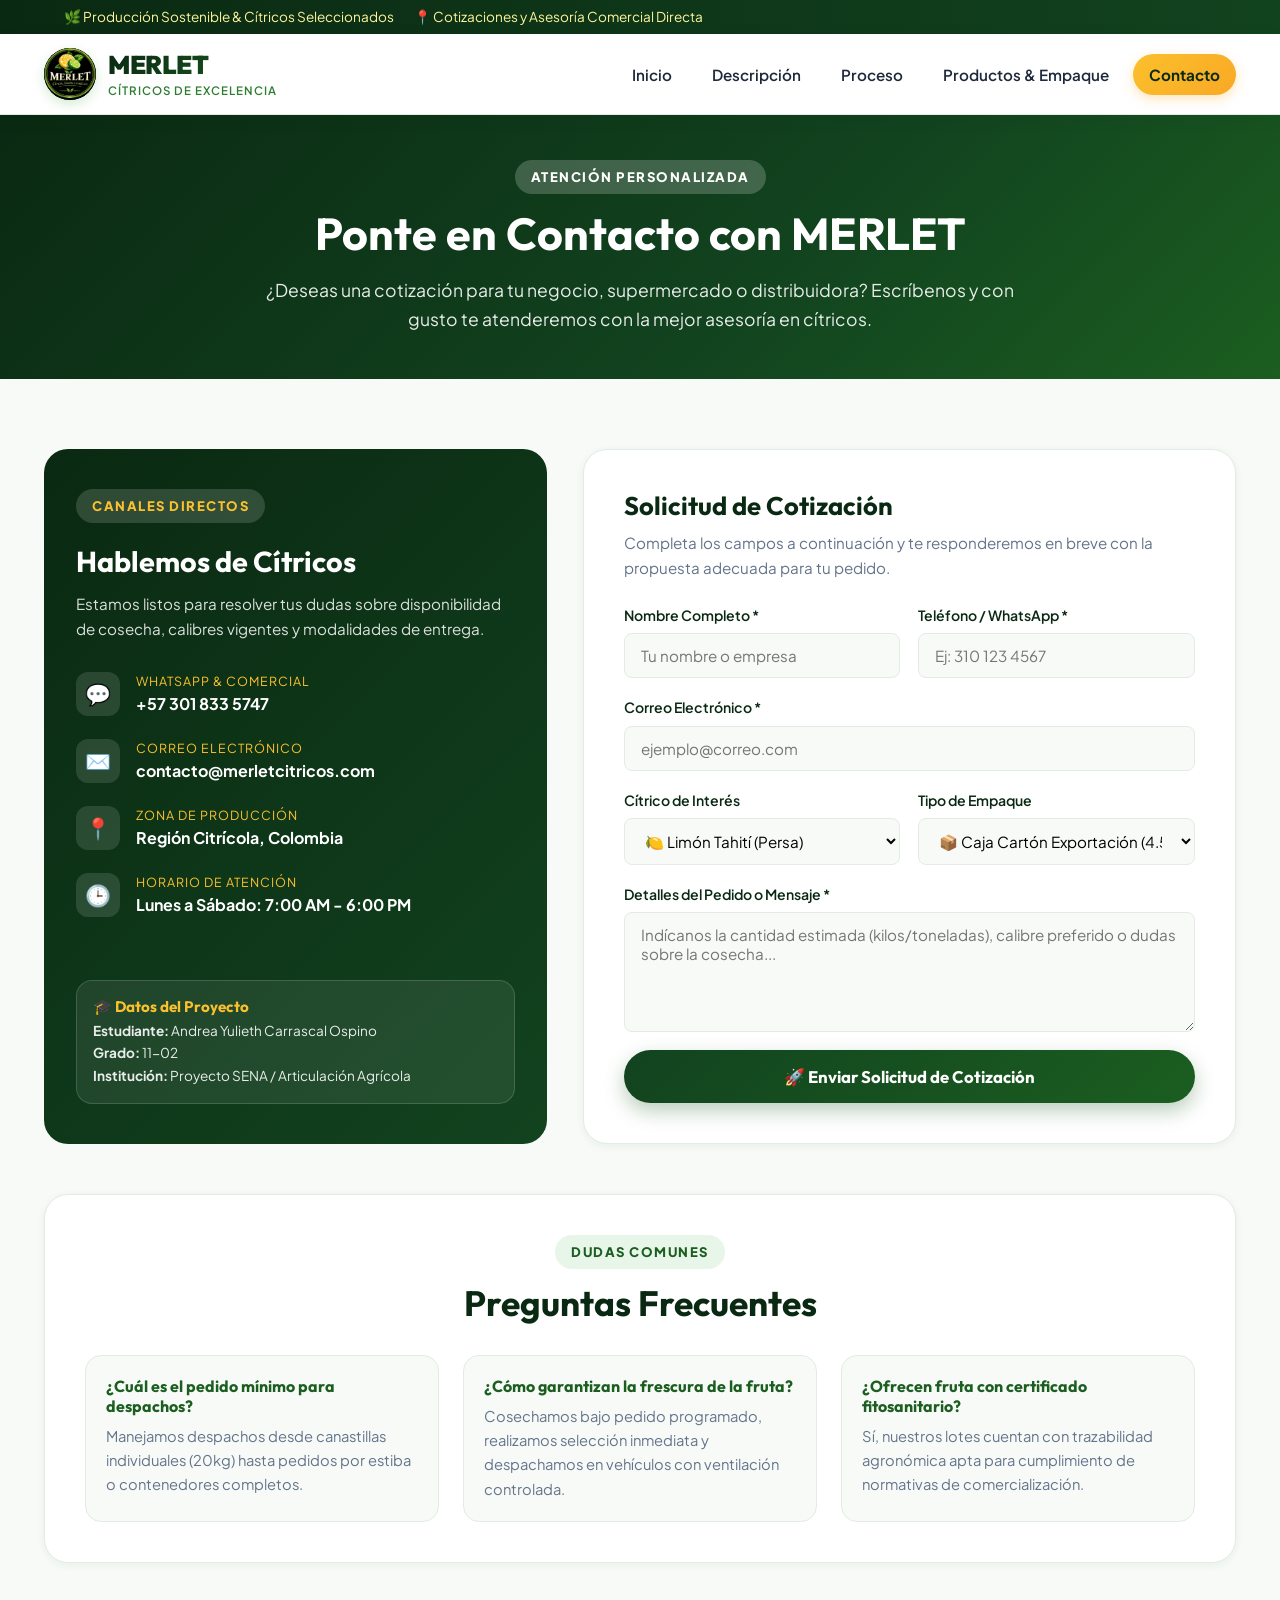
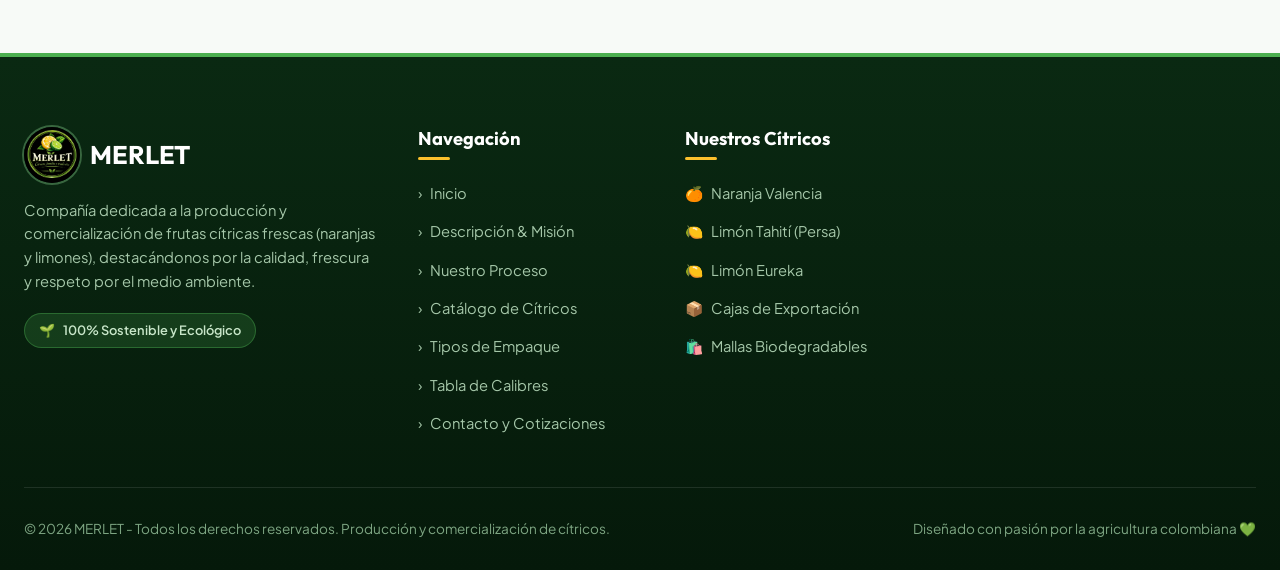
==== commit 6b3ab781: "version 2" ====
--- a/Contacto.html
+++ b/Contacto.html
@@ -16,18 +16,15 @@
             <span>🌿 Producción Sostenible & Cítricos Seleccionados</span>
             <span>📍 Cotizaciones y Asesoría Comercial Directa</span>
         </div>
-        <span class="top-bar-badge">Grado 11-02 | Proyecto SENA</span>
+        
     </div>
 
     <!-- NAVEGACIÓN PRINCIPAL -->
     <header class="navbar">
         <div class="nav-container">
             <a href="index.html" class="brand-logo">
-                <div class="brand-icon-wrapper">
-                    <svg width="26" height="26" viewBox="0 0 24 24" fill="none">
-                        <ellipse cx="12" cy="12" rx="9" ry="7" transform="rotate(-30 12 12)" fill="#fbc02d" stroke="#f57f17" stroke-width="1.5"/>
-                        <path d="M12 5C13 3 16 3 17 4C17 6 15 8 13 8" stroke="#2e7d32" stroke-width="1.5" stroke-linecap="round" fill="#81c784"/>
-                    </svg>
+                <div class="brand-icon-wrapper brand-icon-img">
+                    <img src="imgs/logo.jpeg" alt="Logo MERLET">
                 </div>
                 <div class="brand-text">
                     <h1>MERLET</h1>
@@ -38,6 +35,7 @@
             <nav class="nav-links">
                 <a href="index.html">Inicio</a>
                 <a href="Descripcion.html">Descripción</a>
+                <a href="Proceso.html">Proceso</a>
                 <a href="Productos.html">Productos & Empaque</a>
                 <a href="Contacto.html" class="active nav-cta">Contacto</a>
             </nav>
@@ -75,7 +73,7 @@
                             <div class="channel-icon">💬</div>
                             <div class="channel-details">
                                 <span>WhatsApp & Comercial</span>
-                                <strong>+57 300 000 0000</strong>
+                                <strong>+57 301 833 5747</strong>
                             </div>
                         </div>
 
@@ -214,7 +212,7 @@
             
             <div class="footer-col footer-about">
                 <div style="display: flex; align-items: center; gap: 10px; margin-bottom: 8px;">
-                    <span style="font-size: 1.8rem;">🍋</span>
+                    <img src="imgs/logo.jpeg" alt="Logo MERLET" class="footer-logo">
                     <h3 style="color: #ffffff; font-size: 1.6rem; margin: 0;">MERLET</h3>
                 </div>
                 <p>
@@ -231,6 +229,7 @@
                 <ul class="footer-links-list">
                     <li><a href="index.html"><span>›</span> Inicio</a></li>
                     <li><a href="Descripcion.html"><span>›</span> Descripción & Misión</a></li>
+                    <li><a href="Proceso.html"><span>›</span> Nuestro Proceso</a></li>
                     <li><a href="Productos.html"><span>›</span> Catálogo de Cítricos</a></li>
                     <li><a href="Productos.html#empaque"><span>›</span> Tipos de Empaque</a></li>
                     <li><a href="Productos.html#calibres"><span>›</span> Tabla de Calibres</a></li>
@@ -249,14 +248,7 @@
                 </ul>
             </div>
 
-            <div class="footer-col">
-                <h4>Proyecto Educativo</h4>
-                <div class="footer-student-box">
-                    <strong>Andrea Yulieth Carrascal Ospino</strong>
-                    <p>Estudiante de Grado 11-02 enfocada en el desarrollo y análisis de proyectos agrícolas sostenibles.</p>
-                    <span class="footer-tag-sena">Proyecto SENA</span>
-                </div>
-            </div>
+         
 
         </div>
 
@@ -270,9 +262,42 @@
     <script>
         function handleContactSubmit(event) {
             event.preventDefault();
+
+            // Datos escritos por el visitante
+            const nombre = document.getElementById('nombre').value.trim();
+            const telefono = document.getElementById('telefono').value.trim();
+            const email = document.getElementById('email').value.trim();
+            const producto = document.getElementById('producto').selectedOptions[0].text;
+            const empaque = document.getElementById('empaqueSelect').selectedOptions[0].text;
+            const mensaje = document.getElementById('mensaje').value.trim();
+
+            // Número de WhatsApp de MERLET en formato internacional, sin signos ni espacios
+            const numeroWhatsApp = '573018335747';
+
+            const textoWhatsApp =
+                'Hola, MERLET. Deseo realizar una solicitud de cotización.\n\n' +
+                'Nombre: ' + nombre + '\n' +
+                'Teléfono: ' + telefono + '\n' +
+                'Correo: ' + email + '\n' +
+                'Cítrico de interés: ' + producto + '\n' +
+                'Tipo de empaque: ' + empaque + '\n' +
+                'Detalles del pedido o mensaje: ' + mensaje;
+
+            const enlaceWhatsApp =
+                'https://wa.me/' + numeroWhatsApp + '?text=' +
+                encodeURIComponent(textoWhatsApp);
+
+            // Abre WhatsApp con el mensaje preparado. El visitante debe pulsar Enviar.
+            window.open(enlaceWhatsApp, '_blank', 'noopener,noreferrer');
+
             const successBox = document.getElementById('formSuccessMessage');
             successBox.style.display = 'block';
-            document.getElementById('contactForm').reset();
+            successBox.innerHTML =
+                '<strong>✅ ¡Tu mensaje está listo en WhatsApp!</strong>' +
+                '<p style="margin: 4px 0 0; font-size: 0.92rem;">' +
+                'Revisa la conversación y pulsa <strong>Enviar</strong> en WhatsApp para completar el envío a MERLET.' +
+                '</p>';
+
             setTimeout(() => {
                 successBox.scrollIntoView({ behavior: 'smooth', block: 'center' });
             }, 100);
--- a/css/estilos.css
+++ b/css/estilos.css
@@ -1423,4 +1423,325 @@
         flex-direction: column;
         text-align: center;
     }
-}+}
+/* ==========================================================
+   LOGO MERLET (NAVBAR Y FOOTER)
+   ========================================================== */
+.brand-icon-wrapper.brand-icon-img {
+    width: 52px;
+    height: 52px;
+    background: #000000;
+    border-radius: 50%;
+    overflow: hidden;
+    padding: 0;
+}
+
+.brand-icon-wrapper.brand-icon-img img {
+    width: 100%;
+    height: 100%;
+    object-fit: cover;
+    transform: scale(1.12);
+}
+
+.brand-logo:hover .brand-icon-wrapper.brand-icon-img {
+    transform: rotate(-8deg) scale(1.08);
+}
+
+.footer-logo {
+    width: 56px;
+    height: 56px;
+    border-radius: 50%;
+    object-fit: cover;
+    box-shadow: 0 0 0 2px rgba(129, 199, 132, 0.4);
+}
+
+/* ==========================================================
+   PÁGINA: NUESTRO PROCESO (LAVADO, SECADO, EMPACADO, CANASTILLAS)
+   ========================================================== */
+.proceso-banner {
+    border-radius: 0;
+    margin-bottom: 0;
+    padding: 45px 24px;
+}
+
+.proceso-banner-inner {
+    max-width: 1240px;
+    margin: 0 auto;
+    display: flex;
+    align-items: center;
+    justify-content: space-between;
+    gap: 32px;
+}
+
+.proceso-banner-text .section-tag {
+    margin-bottom: 12px;
+}
+
+.proceso-banner-logo {
+    width: 170px;
+    height: 170px;
+    border-radius: 50%;
+    object-fit: cover;
+    flex-shrink: 0;
+    box-shadow: 0 12px 30px rgba(0, 0, 0, 0.35);
+    animation: floatLemon 6s ease-in-out infinite;
+}
+
+/* Recorrido rápido de etapas */
+.proceso-flow {
+    display: flex;
+    align-items: center;
+    justify-content: center;
+    flex-wrap: wrap;
+    gap: 10px;
+    background: #ffffff;
+    border: 1px solid var(--border-color);
+    border-radius: var(--radius-full);
+    box-shadow: var(--shadow-md);
+    padding: 12px 20px;
+    max-width: 760px;
+    margin: -10px auto 56px;
+    position: relative;
+}
+
+.flow-item {
+    display: flex;
+    align-items: center;
+    gap: 8px;
+    text-decoration: none;
+    color: var(--green-darkest);
+    font-weight: 700;
+    padding: 8px 16px;
+    border-radius: var(--radius-full);
+    transition: var(--transition-normal);
+}
+
+.flow-item:hover {
+    background: var(--green-pale);
+    color: var(--green-primary);
+}
+
+.flow-icon {
+    font-size: 1.25rem;
+}
+
+.flow-arrow {
+    color: var(--green-lime);
+    font-weight: 800;
+}
+
+/* Etapas */
+.proceso-step {
+    display: grid;
+    grid-template-columns: 1.1fr 1fr;
+    align-items: center;
+    gap: 48px;
+    margin-bottom: 72px;
+    scroll-margin-top: 110px;
+    animation: fadeInUp 0.6s ease both;
+}
+
+.proceso-step.reverse .proceso-img {
+    order: 2;
+}
+
+.proceso-img {
+    position: relative;
+    border-radius: var(--radius-lg);
+    overflow: hidden;
+    box-shadow: var(--shadow-lg);
+    aspect-ratio: 4 / 3;
+    background: var(--green-pale);
+}
+
+.proceso-img.portrait {
+    aspect-ratio: 4 / 5;
+    max-width: 440px;
+    justify-self: center;
+    width: 100%;
+}
+
+.proceso-img img {
+    width: 100%;
+    height: 100%;
+    object-fit: cover;
+    display: block;
+    cursor: zoom-in;
+    transition: transform 0.6s ease;
+}
+
+.proceso-img:hover img {
+    transform: scale(1.05);
+}
+
+.proceso-num {
+    position: absolute;
+    top: 16px;
+    left: 16px;
+    font-family: 'Outfit', sans-serif;
+    font-weight: 900;
+    font-size: 1.4rem;
+    color: var(--green-darkest);
+    background: var(--citrus-lemon);
+    width: 56px;
+    height: 56px;
+    border-radius: 50%;
+    display: flex;
+    align-items: center;
+    justify-content: center;
+    box-shadow: var(--shadow-lemon);
+    pointer-events: none;
+}
+
+.proceso-etapa {
+    display: inline-block;
+    font-size: 0.8rem;
+    font-weight: 800;
+    text-transform: uppercase;
+    letter-spacing: 1.5px;
+    color: var(--citrus-orange);
+    margin-bottom: 8px;
+}
+
+.proceso-info h3 {
+    font-size: 1.9rem;
+    margin-bottom: 14px;
+}
+
+.proceso-info p {
+    color: var(--text-muted);
+    font-size: 1.02rem;
+    margin-bottom: 20px;
+}
+
+.proceso-puntos {
+    list-style: none;
+    display: flex;
+    flex-wrap: wrap;
+    gap: 10px;
+}
+
+.proceso-puntos li {
+    background: var(--green-pale);
+    color: var(--green-primary);
+    font-weight: 600;
+    font-size: 0.88rem;
+    padding: 6px 14px;
+    border-radius: var(--radius-full);
+    border: 1px solid #c8e6c9;
+}
+
+.proceso-puntos li::before {
+    content: "✓ ";
+    font-weight: 800;
+}
+
+/* Visor de imágenes */
+.lightbox {
+    position: fixed;
+    inset: 0;
+    background: rgba(5, 25, 10, 0.92);
+    display: flex;
+    flex-direction: column;
+    align-items: center;
+    justify-content: center;
+    gap: 14px;
+    padding: 24px;
+    z-index: 2000;
+    opacity: 0;
+    pointer-events: none;
+    transition: opacity var(--transition-normal);
+}
+
+.lightbox.open {
+    opacity: 1;
+    pointer-events: auto;
+}
+
+.lightbox img {
+    max-width: 100%;
+    max-height: 80vh;
+    border-radius: var(--radius-md);
+    box-shadow: 0 20px 50px rgba(0, 0, 0, 0.5);
+}
+
+.lightbox p {
+    color: #e8f5e9;
+    text-align: center;
+}
+
+.lightbox-close {
+    position: absolute;
+    top: 18px;
+    right: 22px;
+    background: rgba(255, 255, 255, 0.15);
+    color: #ffffff;
+    border: none;
+    width: 44px;
+    height: 44px;
+    border-radius: 50%;
+    font-size: 1.2rem;
+    cursor: pointer;
+}
+
+.lightbox-close:hover {
+    background: rgba(255, 255, 255, 0.3);
+}
+
+@media (max-width: 900px) {
+    .proceso-step,
+    .proceso-step.reverse {
+        grid-template-columns: 1fr;
+        gap: 24px;
+    }
+
+    .proceso-step.reverse .proceso-img {
+        order: 0;
+    }
+
+    .proceso-banner-inner {
+        flex-direction: column-reverse;
+        text-align: center;
+    }
+
+    .proceso-banner-inner p {
+        margin: 0 auto;
+    }
+
+    .proceso-banner-logo {
+        width: 130px;
+        height: 130px;
+    }
+}
+
+@media (max-width: 600px) {
+    .proceso-flow {
+        border-radius: var(--radius-md);
+    }
+
+    .flow-arrow {
+        display: none;
+    }
+
+    .proceso-info h3 {
+        font-size: 1.5rem;
+    }
+}
+/* FOTOGRAFÍAS DE LAS TARJETAS MERLET */
+
+.product-photo {
+    width: 100%;
+    height: 250px;
+    object-fit: cover;
+    display: block;
+    border-radius: 14px 14px 0 0;
+    transition: transform 0.4s ease;
+}
+
+.product-img-wrapper {
+    overflow: hidden;
+}
+
+.product-card:hover .product-photo {
+    transform: scale(1.05);
+}
